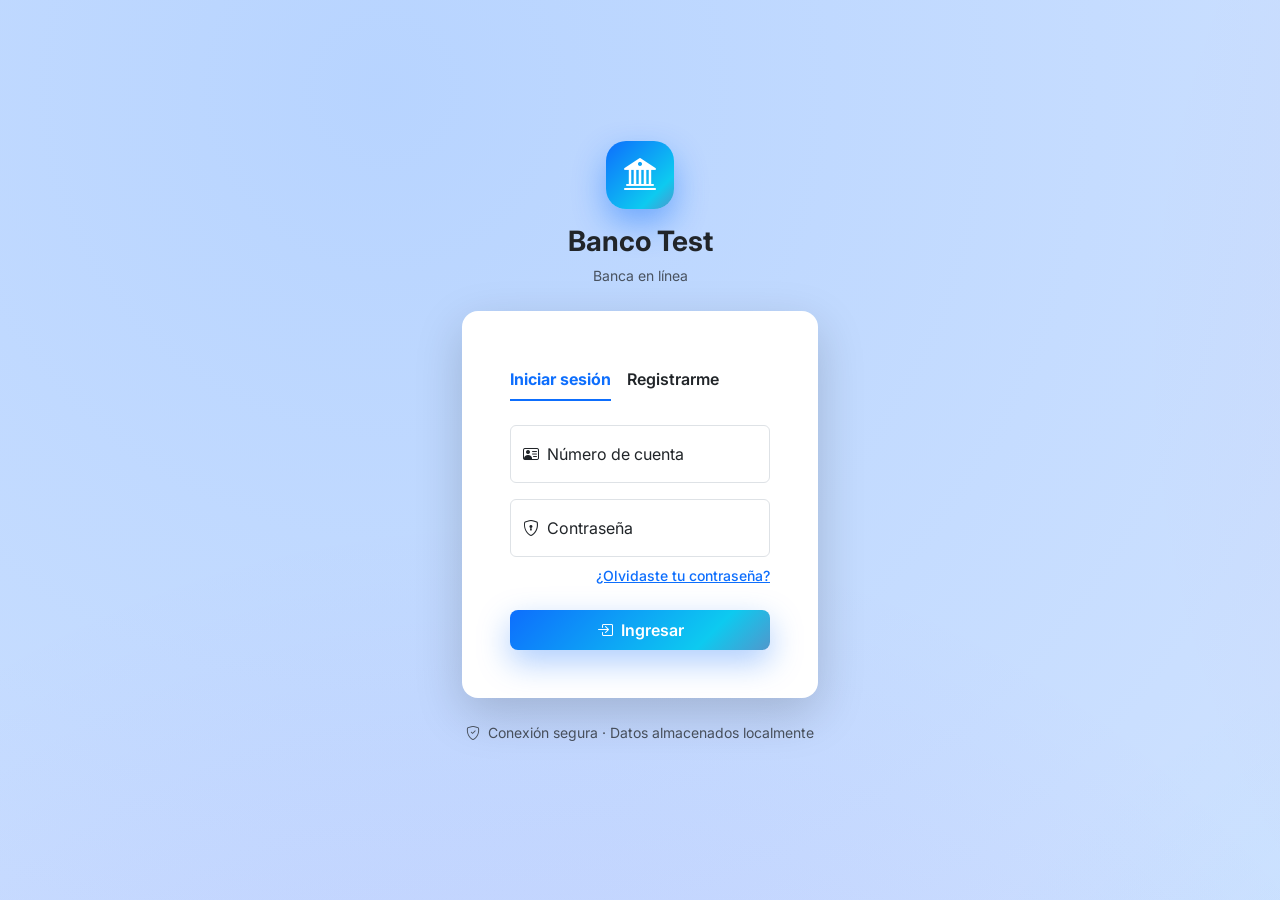
==== index.html @ 72c73fb7 "avance 1" ====
<!DOCTYPE html>
<html lang="es" data-bs-theme="light">
<head>
  <meta charset="UTF-8">
  <meta name="viewport" content="width=device-width, initial-scale=1.0">
  <title>Banco Test | Iniciar sesión</title>
  <link href="https://cdn.jsdelivr.net/npm/bootstrap@5.3.3/dist/css/bootstrap.min.css" rel="stylesheet">
  <link href="https://cdn.jsdelivr.net/npm/bootstrap-icons@1.11.3/font/bootstrap-icons.min.css" rel="stylesheet">
  <link href="https://fonts.googleapis.com/css2?family=Inter:wght@400;500;600;700;800&display=swap" rel="stylesheet">
  <link rel="stylesheet" href="style.css">
</head>
<body class="bg-primary-subtle d-flex align-items-center" style="min-height: 100vh;">
  <main class="container py-5">
    <div class="row justify-content-center">
      <div class="col-11 col-sm-9 col-md-7 col-lg-5 col-xl-4">

        <div class="animate-in text-center mb-4">
          <span class="brand-badge d-inline-flex align-items-center justify-content-center mb-3">
            <i class="bi bi-bank2 fs-2"></i>
          </span>
          <h1 class="h3 fw-bold mb-1 text-body">Banco Test</h1>
          <p class="text-body-secondary mb-0"><small>Banca en línea</small></p>
        </div>

        <div class="animate-in d1 card shadow-lg border-0 rounded-4">
          <div class="card-body p-4 p-sm-5">

            <ul class="nav nav-underline mb-4" role="tablist">
              <li class="nav-item">
                <button class="nav-link active" id="tab-login" data-bs-toggle="tab" data-bs-target="#pane-login" type="button" role="tab">
                  Iniciar sesión
                </button>
              </li>
              <li class="nav-item">
                <button class="nav-link" id="tab-register" data-bs-toggle="tab" data-bs-target="#pane-register" type="button" role="tab">
                  Registrarme
                </button>
              </li>
            </ul>

            <div class="tab-content">
              <!-- LOGIN -->
              <div class="tab-pane fade show active" id="pane-login" role="tabpanel" aria-labelledby="tab-login">
                <form id="loginForm" class="needs-validation" novalidate>
                  <div class="form-floating mb-3">
                    <input type="text" class="form-control" id="accountNumber" placeholder=" " required autocomplete="username">
                    <label for="accountNumber"><i class="bi bi-person-vcard me-1"></i> Número de cuenta</label>
                    <div class="invalid-feedback">Ingresa tu número de cuenta.</div>
                  </div>

                  <div class="form-floating mb-2">
                    <input type="password" class="form-control" id="password" placeholder=" " required autocomplete="current-password">
                    <label for="password"><i class="bi bi-shield-lock me-1"></i> Contraseña</label>
                    <div class="invalid-feedback">Ingresa tu contraseña.</div>
                  </div>

                  <div class="d-flex justify-content-end mb-4">
                    <a href="#" class="link-primary small fw-medium" data-bs-toggle="modal" data-bs-target="#helpModal">¿Olvidaste tu contraseña?</a>
                  </div>

                  <button type="submit" class="btn btn-primary w-100 py-2 fw-semibold rounded-3">
                    <i class="bi bi-box-arrow-in-right me-1"></i> Ingresar
                  </button>
                </form>
              </div>

              <!-- REGISTER -->
              <div class="tab-pane fade" id="pane-register" role="tabpanel" aria-labelledby="tab-register">
                <form id="registerForm" class="needs-validation" novalidate>
                  <div class="row g-3">
                    <div class="col-6">
                      <div class="form-floating">
                        <input type="text" class="form-control" id="regFirstName" placeholder=" " required>
                        <label for="regFirstName">Nombre</label>
                        <div class="invalid-feedback">Requerido.</div>
                      </div>
                    </div>
                    <div class="col-6">
                      <div class="form-floating">
                        <input type="text" class="form-control" id="regLastName" placeholder=" " required>
                        <label for="regLastName">Apellido</label>
                        <div class="invalid-feedback">Requerido.</div>
                      </div>
                    </div>
                    <div class="col-12">
                      <div class="form-floating">
                        <input type="email" class="form-control" id="regEmail" placeholder=" " required>
                        <label for="regEmail"><i class="bi bi-envelope me-1"></i> Correo electrónico</label>
                        <div class="invalid-feedback">Ingresa un correo válido.</div>
                      </div>
                    </div>
                    <div class="col-12">
                      <div class="form-floating">
                        <input type="tel" class="form-control" id="regPhone" placeholder=" " required>
                        <label for="regPhone"><i class="bi bi-telephone me-1"></i> Teléfono</label>
                        <div class="invalid-feedback">Ingresa tu teléfono.</div>
                      </div>
                    </div>
                    <div class="col-12">
                      <div class="form-floating">
                        <input type="text" class="form-control" id="regCountry" placeholder=" " required>
                        <label for="regCountry"><i class="bi bi-globe-americas me-1"></i> País</label>
                        <div class="invalid-feedback">Ingresa tu país.</div>
                      </div>
                    </div>
                    <div class="col-12">
                      <div class="form-floating">
                        <input type="password" class="form-control" id="regPassword" placeholder=" " required minlength="6">
                        <label for="regPassword"><i class="bi bi-shield-lock me-1"></i> Crear contraseña</label>
                        <div class="invalid-feedback">Mínimo 6 caracteres.</div>
                      </div>
                    </div>
                  </div>
                  <button type="submit" class="btn btn-success w-100 py-2 fw-semibold rounded-3 mt-3">
                    <i class="bi bi-person-plus me-1"></i> Crear cuenta
                  </button>
                </form>
              </div>
            </div>
          </div>
        </div>

        <p class="text-center text-body-secondary mt-4 small">
          <i class="bi bi-shield-check me-1"></i> Conexión segura · Datos almacenados localmente
        </p>
      </div>
    </div>
  </main>

  <!-- Help modal -->
  <div class="modal fade" id="helpModal" tabindex="-1" aria-hidden="true">
    <div class="modal-dialog modal-dialog-centered">
      <div class="modal-content">
        <div class="modal-header">
          <h5 class="modal-title"><i class="bi bi-key me-2 text-primary"></i>Recuperar contraseña</h5>
          <button type="button" class="btn-close" data-bs-dismiss="modal" aria-label="Cerrar"></button>
        </div>
        <div class="modal-body">
          <div class="alert alert-info d-flex align-items-center mb-3">
            <i class="bi bi-info-circle-fill me-2 fs-5"></i>
            <div>
              Usa una <strong>cuenta demo</strong> (frase = contraseña):<br>
              <code>10001</code>/<code>20001</code> · <code>secret1</code> (Juan)<br>
              <code>10002</code>/<code>20002</code> · <code>secret2</code> (María)<br>
              <code>10003</code>/<code>20003</code> · <code>secret3</code> (Carlos)
            </div>
          </div>
          <form class="needs-validation" id="recoverForm" novalidate>
            <div class="form-floating">
              <input type="text" class="form-control" id="recoverAccount" placeholder=" " required>
              <label for="recoverAccount">Número de cuenta</label>
              <div class="invalid-feedback">Ingresa tu número de cuenta.</div>
            </div>
          </form>
        </div>
        <div class="modal-footer">
          <button type="button" class="btn btn-light" data-bs-dismiss="modal">Cancelar</button>
          <button type="button" class="btn btn-primary" id="recoverBtn">Recuperar</button>
        </div>
      </div>
    </div>
  </div>

  <div class="toast-container position-fixed bottom-0 end-0 p-3"></div>

  <script src="https://cdn.jsdelivr.net/npm/bootstrap@5.3.3/dist/js/bootstrap.bundle.min.js"></script>
  <script src="app.js"></script>
  <script>
    seedData();

    const loginForm = document.getElementById('loginForm');
    loginForm.addEventListener('submit', (e) => {
      e.preventDefault();
      if (!loginForm.checkValidity()) {
        loginForm.classList.add('was-validated');
        return;
      }
      const account = document.getElementById('accountNumber').value.trim();
      const password = document.getElementById('password').value;
      const result = login(account, password);
      if (result.ok) {
        window.location.href = 'dashboard.html';
      } else {
        document.getElementById('password').value = '';
        showToast(result.message, 'danger');
      }
    });

    const registerForm = document.getElementById('registerForm');
    registerForm.addEventListener('submit', (e) => {
      e.preventDefault();
      if (!registerForm.checkValidity()) {
        registerForm.classList.add('was-validated');
        return;
      }
      const result = registerClient({
        firstName: document.getElementById('regFirstName').value.trim(),
        lastName: document.getElementById('regLastName').value.trim(),
        email: document.getElementById('regEmail').value.trim(),
        phone: document.getElementById('regPhone').value.trim(),
        country: document.getElementById('regCountry').value.trim(),
      }, document.getElementById('regPassword').value);
      if (result.ok) {
        showToast(`Cuenta creada: <strong>${result.account}</strong>. Ya puedes iniciar sesión.`, 'success');
        registerForm.reset();
        registerForm.classList.remove('was-validated');
        const tab = new bootstrap.Tab(document.getElementById('tab-login'));
        tab.show();
      } else {
        showToast(result.message, 'danger');
      }
    });

    document.getElementById('recoverBtn').addEventListener('click', (e) => {
      e.preventDefault();
      const account = document.getElementById('recoverAccount').value.trim();
      const user = getClientByAccount(account);
      if (user) {
        showToast(`Tu contraseña es <strong>${user.password}</strong>.`, 'success');
        bootstrap.Modal.getOrCreateInstance(document.getElementById('helpModal')).hide();
        document.getElementById('recoverForm').reset();
        document.getElementById('recoverForm').classList.remove('was-validated');
      } else {
        showToast('No existe una cuenta con ese número.', 'danger');
      }
    });
  </script>
</body>
</html>
---- style.css ----
:root {
  --bs-body-font-family: 'Inter', system-ui, -apple-system, "Segoe UI", Roboto, sans-serif;
  --grad-brand: linear-gradient(135deg, #0d6efd 0%, #6610f2 100%);
  --grad-brand-animated: linear-gradient(-45deg, #0d6efd, #6610f2, #d63384, #0dcaf0, #0d6efd);
  --shadow-sm: 0 2px 8px rgba(15, 23, 42, 0.06);
  --shadow-md: 0 8px 24px rgba(15, 23, 42, 0.12);
  --shadow-lg: 0 16px 48px rgba(15, 23, 42, 0.18);
  --shadow-brand: 0 12px 32px rgba(13, 110, 253, 0.35);
}

body[data-bs-theme='light'] {
  background-color: #eef2fa;
}

body[data-bs-theme='dark'] {
  background-color: #0d1117;
}

/* ---- Animated ambient background ---- */
body {
  min-height: 100vh;
  background-image: radial-gradient(circle at 15% 5%, rgba(13, 110, 253, 0.12), transparent 45%),
    radial-gradient(circle at 85% 20%, rgba(214, 51, 132, 0.10), transparent 40%),
    radial-gradient(circle at 70% 90%, rgba(13, 202, 240, 0.10), transparent 45%),
    radial-gradient(circle at 20% 85%, rgba(102, 16, 242, 0.10), transparent 40%);
  background-size: 200% 200%;
  animation: bg-drift 22s ease-in-out infinite;
  background-attachment: fixed;
}

@keyframes bg-drift {
  0%, 100% { background-position: 0% 0%; }
  33% { background-position: 60% 40%; }
  66% { background-position: 30% 70%; }
}

/* ---- Entrance animations ---- */
@keyframes fadeInUp {
  from { opacity: 0; transform: translateY(24px); }
  to { opacity: 1; transform: translateY(0); }
}

@keyframes fadeIn {
  from { opacity: 0; }
  to { opacity: 1; }
}

@keyframes popIn {
  0% { opacity: 0; transform: scale(0.92); }
  60% { transform: scale(1.02); }
  100% { opacity: 1; transform: scale(1); }
}

@keyframes gradient-shift {
  0%, 100% { background-position: 0% 50%; }
  50% { background-position: 100% 50%; }
}

@keyframes float-slow {
  0%, 100% { transform: translateY(0); }
  50% { transform: translateY(-10px); }
}

@keyframes pulse-glow {
  0%, 100% { box-shadow: 0 0 0 0 rgba(13, 110, 253, 0.45); }
  50% { box-shadow: 0 0 0 10px rgba(13, 110, 253, 0); }
}

.animate-in {
  opacity: 0;
  animation: fadeInUp 0.6s cubic-bezier(0.22, 1, 0.36, 1) forwards;
}

.animate-in.d1 { animation-delay: 0.08s; }
.animate-in.d2 { animation-delay: 0.16s; }
.animate-in.d3 { animation-delay: 0.24s; }
.animate-in.d4 { animation-delay: 0.32s; }

/* ---- Brand badge / logo ---- */
.brand-badge {
  width: 68px;
  height: 68px;
  border-radius: 20px;
  color: #fff;
  background: var(--grad-brand-animated);
  background-size: 300% 300%;
  animation: gradient-shift 8s ease infinite, float-slow 6s ease-in-out infinite;
  box-shadow: 0 14px 32px rgba(13, 110, 253, 0.45);
}

/* ---- Buttons ---- */
.btn {
  transition: transform 0.2s cubic-bezier(0.22, 1, 0.36, 1), box-shadow 0.2s ease, filter 0.2s ease;
}

.btn:hover {
  transform: translateY(-2px);
}

.btn:active {
  transform: translateY(0) scale(0.97);
}

.btn-primary {
  background-image: var(--grad-brand-animated);
  background-size: 300% 300%;
  animation: gradient-shift 8s ease infinite;
  border: none;
  box-shadow: var(--shadow-brand);
}

.btn-primary:hover {
  background-image: var(--grad-brand-animated);
  background-size: 300% 300%;
  filter: brightness(1.1);
  box-shadow: 0 16px 40px rgba(13, 110, 253, 0.5);
}

.btn-light {
  background-color: rgba(255, 255, 255, 0.6);
  backdrop-filter: blur(6px);
}

.btn-outline-primary {
  border-width: 2px;
}

.btn-outline-primary:hover {
  background-image: var(--grad-brand);
  box-shadow: var(--shadow-brand);
}

body[data-bs-theme='dark'] .btn-light {
  background-color: rgba(33, 37, 41, 0.6);
}

/* ---- Cards ---- */
.card {
  border-radius: 1rem;
  transition: transform 0.28s cubic-bezier(0.22, 1, 0.36, 1), box-shadow 0.28s ease;
  box-shadow: var(--shadow-sm);
}

.card:hover {
  transform: translateY(-4px);
  box-shadow: var(--shadow-md);
}

/* ---- Main (principal) bank card ---- */
.balance-hero {
  background: var(--grad-brand-animated);
  background-size: 300% 300%;
  animation: gradient-shift 10s ease infinite;
  box-shadow: 0 20px 50px rgba(13, 110, 253, 0.45);
}

.balance-hero:hover {
  box-shadow: 0 26px 60px rgba(102, 16, 242, 0.52);
}

.balance-hero-amount {
  font-size: clamp(1.7rem, 1.2rem + 1.4vw, 2.3rem);
}
/* ---- Chart ---- */
.detail-exec {
  padding: 0;
}

.detail-top {
  display: flex;
  gap: 0.75rem;
  align-items: stretch;
}

.detail-side {
  flex: 1;
  min-width: 0;
  border: 1px solid var(--bs-primary-border-subtle);
  border-radius: 10px;
  padding: 0.6rem 0.8rem;
  background: linear-gradient(135deg, rgba(13, 110, 253, 0.14), rgba(102, 16, 242, 0.16));
  display: flex;
  flex-direction: column;
  justify-content: center;
}

.detail-side-label {
  font-size: 0.6rem;
  font-weight: 700;
  text-transform: uppercase;
  letter-spacing: 0.08em;
  color: var(--bs-primary);
}

.detail-side-amount {
  font-size: 1.25rem;
  font-weight: 800;
  letter-spacing: -0.02em;
  word-break: break-word;
}

.detail-side-badges {
  display: flex;
  flex-wrap: wrap;
  gap: 0.3rem;
  margin-top: 0.45rem;
}

.d-badge {
  display: inline-flex;
  align-items: center;
  gap: 0.28rem;
  font-size: 0.6rem;
  font-weight: 700;
  padding: 0.22rem 0.55rem;
  border-radius: 2rem;
  white-space: nowrap;
  color: #fff;
}

.d-badge i {
  font-size: 0.7rem;
}

.d-badge-secondary {
  background: linear-gradient(135deg, #0d6efd, #6610f2);
}

.d-badge-success {
  background: #198754;
}

.d-badge-danger {
  background: #dc3545;
}

.d-badge-warning {
  background: #ffc107;
  color: #7a4f01;
}

.bank-card.bank-card-sm {
  width: 184px;
  border-radius: 10px;
  padding: 0.55rem 0.65rem;
  box-shadow: 0 6px 14px rgba(20, 40, 80, 0.35);
}

.bank-card.bank-card-sm .bank-brand {
  font-size: 0.6rem;
}

.bank-card.bank-card-sm .bank-brand i {
  font-size: 0.66rem;
}

.bank-card.bank-card-sm .chip {
  width: 26px;
  height: 20px;
  border-radius: 4px;
}

.bank-card.bank-card-sm .contactless {
  font-size: 0.9rem;
}

.bank-card.bank-card-sm .bank-number {
  font-size: 0.7rem;
}

.bank-card.bank-card-sm .bank-owner {
  font-size: 0.55rem;
}

.bank-card.bank-card-sm .bank-label {
  font-size: 0.48rem;
}

.bank-card.bank-card-sm .badge {
  font-size: 0.46rem;
  background: rgba(255, 193, 7, 0.25);
  border-color: rgba(255, 193, 7, 0.45);
  padding: 0.15rem 0.35rem;
}

.bank-card.bank-card-sm .bank-eye {
  width: 20px;
  height: 20px;
  display: inline-flex;
  align-items: center;
  justify-content: center;
  border-radius: 50%;
  border: 1px solid rgba(255, 255, 255, 0.4);
  background: rgba(255, 255, 255, 0.14);
  color: #fff;
  font-size: 0.68rem;
  padding: 0;
  transition: background 0.2s ease;
}

.bank-card.bank-card-sm .bank-eye:hover {
  background: rgba(255, 255, 255, 0.3);
}

.bank-card.bank-card-sm .bank-eye.active {
  background: rgba(255, 255, 255, 0.4);
}

.bank-card.bank-card-sm .bank-number {
  letter-spacing: 0.06em;
  min-height: 0.9em;
}

.dex-grid {
  display: grid;
  grid-template-columns: repeat(2, 1fr);
  gap: 0.35rem;
}

.dex-grid.single {
  grid-template-columns: 1fr;
}

.dex-item {
  border: 1px solid var(--bs-border-color);
  border-radius: 0.45rem;
  padding: 0.32rem 0.55rem;
  background: var(--bs-body-bg);
}

.dex-item small {
  display: block;
  font-size: 0.58rem;
  font-weight: 700;
  text-transform: uppercase;
  letter-spacing: 0.04em;
  color: var(--bs-secondary-color);
  margin-bottom: 0.05rem;
}

.dex-item strong {
  font-size: 0.78rem;
  word-break: break-word;
}

.dex-item .badge {
  vertical-align: middle;
}

.dex-section {
  margin-top: 0.6rem;
}

.dex-section-title {
  display: flex;
  align-items: center;
  gap: 0.4rem;
  font-size: 0.6rem;
  font-weight: 800;
  text-transform: uppercase;
  letter-spacing: 0.1em;
  color: var(--bs-primary);
  margin-bottom: 0.3rem;
}

.dex-section-title::before {
  content: '';
  width: 14px;
  height: 2px;
  border-radius: 2px;
  background: linear-gradient(90deg, #0d6efd, #6610f2);
}

.mono {
  font-family: ui-monospace, Menlo, Consolas, monospace;
}

.detail-table {
  font-size: 0.8rem;
}

.detail-table thead th {
  background: var(--bs-tertiary-bg);
  font-size: 0.66rem;
  font-weight: 700;
  text-transform: uppercase;
  letter-spacing: 0.04em;
  color: var(--bs-secondary-color);
  white-space: nowrap;
  padding: 0.5rem 0.6rem;
}

.detail-table tbody td {
  white-space: nowrap;
  padding: 0.5rem 0.6rem;
}

.history-table {
  flex: 1 1 auto;
  min-height: 0;
  overflow-y: auto;
}

.history-table .table {
  table-layout: fixed;
}

.history-table thead th {
  position: sticky;
  top: 0;
  z-index: 3;
  background: var(--bs-tertiary-bg);
  color: var(--bs-secondary-color);
  font-size: 0.7rem;
  font-weight: 700;
  text-transform: uppercase;
  letter-spacing: 0.05em;
  padding: 0.55rem 0.5rem;
  white-space: nowrap;
  border-color: var(--bs-border-color);
}

.history-table .table-bordered > :not(caption) > * {
  border-color: var(--bs-border-color);
}

.history-table tbody td {
  font-size: 0.82rem;
  padding: 0.45rem 0.5rem;
  border-color: var(--bs-border-color);
  white-space: nowrap;
}

.btn-detail {
  display: inline-flex;
  align-items: center;
  gap: 0.35rem;
  border: 1px solid var(--bs-primary-border-subtle);
  background: var(--bs-body-bg);
  color: var(--bs-primary);
  font-size: 0.7rem;
  font-weight: 700;
  text-transform: uppercase;
  letter-spacing: 0.06em;
  border-radius: 0.5rem;
  padding: 0.28rem 0.5rem;
  transition: background 0.2s ease, color 0.2s ease, box-shadow 0.2s ease, border-color 0.2s ease;
}

.btn-detail:hover {
  background: linear-gradient(135deg, #0d6efd, #6610f2);
  color: #fff;
  border-color: transparent;
  box-shadow: 0 4px 14px rgba(102, 16, 242, 0.35);
}

.history-table tbody tr {
  transition: background-color 0.15s ease;
}

.history-table tbody tr:hover {
  background-color: var(--bs-primary-bg-subtle);
}

.stat-chip {
  height: 100%;
  border: 1px solid var(--bs-border-color);
  border-radius: 0.75rem;
  padding: 0.55rem 0.75rem;
  background: var(--bs-tertiary-bg);
}

.chart-svg-wrap {
  height: 150px;
}

.chart-svg {
  width: 100%;
  height: 100%;
}

/* ---- Glow dot / avatar ---- */
#avatar {
  background: var(--grad-brand) !important;
  box-shadow: 0 0 0 3px rgba(13, 110, 253, 0.15);
  animation: pulse-glow 3s ease infinite;
}

/* ---- Navbar / topbar glass ---- */
.topbar nav {
  background-color: rgba(255, 255, 255, 0.72) !important;
  backdrop-filter: blur(14px) saturate(160%);
  -webkit-backdrop-filter: blur(14px) saturate(160%);
  border-bottom: 1px solid rgba(128, 128, 128, 0.15);
  box-shadow: 0 2px 12px rgba(15, 23, 42, 0.06);
  transition: box-shadow 0.3s ease;
}

body[data-bs-theme='dark'] .topbar nav {
  background-color: rgba(13, 17, 23, 0.75) !important;
}

.navbar-brand {
  transition: opacity 0.2s ease;
}

.navbar-brand:hover {
  opacity: 0.85;
}

/* ---- Gradient text ---- */
.grad-text {
  background: var(--grad-brand);
  -webkit-background-clip: text;
  background-clip: text;
  -webkit-text-fill-color: transparent;
  color: transparent;
}

/* ---- Table ---- */
.table thead th {
  text-transform: uppercase;
  font-size: 0.72rem;
  letter-spacing: 0.06em;
  font-weight: 700;
}

.table tbody tr {
  transition: transform 0.15s ease, background-color 0.15s ease;
}

.table tbody tr:hover {
  background-color: rgba(13, 110, 253, 0.05);
}

.table tbody tr td:first-child {
  border-top-left-radius: 0.5rem;
  border-bottom-left-radius: 0.5rem;
}

.table tbody tr td:last-child {
  border-top-right-radius: 0.5rem;
  border-bottom-right-radius: 0.5rem;
}

tbody tr {
  animation: fadeIn 0.4s ease backwards;
}

tbody tr:nth-child(4) { animation-delay: 0.05s; }
tbody tr:nth-child(5) { animation-delay: 0.1s; }
tbody tr:nth-child(6) { animation-delay: 0.15s; }
tbody tr:nth-child(7) { animation-delay: 0.2s; }
tbody tr:nth-child(8) { animation-delay: 0.25s; }
tbody tr:nth-child(9) { animation-delay: 0.3s; }
tbody tr:nth-child(10) { animation-delay: 0.35s; }
tbody tr:nth-child(n+11) { animation-delay: 0.4s; }

/* ---- Stat icons ---- */
.card .rounded-3.p-3 {
  transition: transform 0.25s ease;
}

.card:hover .rounded-3.p-3 {
  transform: scale(1.1) rotate(-4deg);
}

/* ---- Modal ---- */
.modal-content {
  border: 0;
  box-shadow: var(--shadow-lg);
  animation: popIn 0.25s ease;
}

.modal-backdrop.show {
  backdrop-filter: blur(4px);
  background-color: rgba(9, 12, 18, 0.55);
}

/* ---- Toast ---- */
.toast {
  border: 0;
  box-shadow: var(--shadow-md);
  animation: fadeInUp 0.35s ease;
}

/* ---- Dropdown ---- */
.dropdown-menu {
  border: 1px solid rgba(128, 128, 128, 0.15);
  box-shadow: var(--shadow-md);
  animation: popIn 0.18s ease;
}

/* ---- Navbar user profile box ---- */
.profile-box {
  background: linear-gradient(135deg, rgba(13, 110, 253, 0.08), rgba(102, 16, 242, 0.08));
  border: 1px solid rgba(128, 128, 128, 0.14);
}

/* ---- Navbar menu (mobile collapse) ---- */
#menuCollapse .btn {
  border-radius: 0.75rem;
  padding: 0.55rem 0.9rem;
  font-weight: 500;
}

@media (max-width: 991.98px) {
  #menuCollapse {
    background-color: rgba(255, 255, 255, 0.85);
    backdrop-filter: blur(18px);
    -webkit-backdrop-filter: blur(18px);
    border-radius: 1rem;
    padding: 0.75rem;
    margin-top: 0.5rem;
    box-shadow: var(--shadow-md);
    border: 1px solid rgba(128, 128, 128, 0.18);
  }
  body[data-bs-theme='dark'] #menuCollapse {
    background-color: rgba(13, 17, 23, 0.92);
  }
}

/* ---- Filter buttons active ---- */
.btn-group .btn-outline-primary.active {
  background-image: var(--grad-brand);
  box-shadow: var(--shadow-brand);
}

/* ---- Accounts horizontal scroll ---- */
.accounts-scroll {
  display: flex;
  align-items: flex-start;
  gap: 1rem;
  overflow-x: auto;
  padding: 0.25rem 0.25rem 0.85rem;
  scroll-behavior: smooth;
  scroll-snap-type: x mandatory;
  -webkit-overflow-scrolling: touch;
}

.accounts-scroll::-webkit-scrollbar {
  height: 8px;
}

.accounts-scroll::-webkit-scrollbar-thumb {
  background: linear-gradient(90deg, #0d6efd, #6610f2);
  border-radius: 6px;
  border: 2px solid transparent;
  background-clip: padding-box;
}

.accounts-scroll::-webkit-scrollbar-track {
  background: transparent;
}

.account-slide {
  flex: 0 0 auto;
  width: 360px;
  scroll-snap-align: start;
}

/* ---- Bank card ---- */
.bank-card {
  position: relative;
  overflow: hidden;
  width: 100%;
  aspect-ratio: 1.586;
  border-radius: 18px;
  padding: 1.05rem 1.25rem;
  color: #fff;
  display: flex;
  flex-direction: column;
  justify-content: space-between;
  background: linear-gradient(135deg, #1e3c72 0%, #2a5298 55%, #4a4ad6 100%);
  box-shadow: 0 14px 32px rgba(20, 40, 80, 0.42);
  transition: transform 0.28s cubic-bezier(0.22, 1, 0.36, 1), box-shadow 0.28s ease;
}

.bank-card::before {
  content: '';
  position: absolute;
  inset: 0;
  background: radial-gradient(circle at 88% -10%, rgba(255, 255, 255, 0.28), transparent 55%);
  pointer-events: none;
}

.bank-card::after {
  content: '';
  position: absolute;
  top: -60%;
  right: -25%;
  width: 55%;
  height: 230%;
  background: linear-gradient(135deg, transparent, rgba(255, 255, 255, 0.2), transparent);
  transform: rotate(12deg);
  transition: transform 0.6s ease;
}

.bank-card:hover {
  transform: translateY(-3px);
  box-shadow: 0 20px 44px rgba(20, 40, 80, 0.5);
}

.bank-card:hover::after {
  transform: rotate(12deg) translateX(45%);
}

.bank-card.main-account {
  box-shadow: 0 0 0 2px rgba(255, 193, 7, 0.75), 0 14px 32px rgba(20, 40, 80, 0.42);
}

.account-slide:nth-child(even) .bank-card {
  background: linear-gradient(135deg, #0d6efd 0%, #6610f2 100%);
}

.bank-brand {
  display: inline-flex;
  align-items: center;
  gap: 0.45rem;
  font-weight: 700;
  font-size: 0.95rem;
  letter-spacing: 0.02em;
}

.bank-brand i {
  font-size: 1.1rem;
}

.chip {
  width: 46px;
  height: 34px;
  border-radius: 7px;
  background: linear-gradient(135deg, #f2cf66, #d9af3b);
  box-shadow: inset 0 0 0 1.5px rgba(0, 0, 0, 0.18), 0 1px 4px rgba(0, 0, 0, 0.25);
  position: relative;
  flex: 0 0 auto;
}

.chip::before {
  content: '';
  position: absolute;
  inset: 0;
  border-radius: 7px;
  background:
    linear-gradient(90deg, transparent 45%, rgba(0, 0, 0, 0.2) 49%, transparent 55%),
    linear-gradient(0deg, transparent 38%, rgba(0, 0, 0, 0.2) 46%, transparent 56%);
}

.contactless {
  transform: rotate(90deg);
  font-size: 1.4rem;
  color: rgba(255, 255, 255, 0.9);
}

.bank-number {
  font-family: 'Courier New', ui-monospace, monospace;
  font-size: 1.1rem;
  font-weight: 600;
  letter-spacing: 0.08em;
}

.bank-label {
  font-size: 0.62rem;
  letter-spacing: 0.08em;
}

.bank-owner {
  font-size: 0.9rem;
}

.bank-card .badge {
  background: rgba(255, 255, 255, 0.2);
  border: 1px solid rgba(255, 255, 255, 0.3);
}

.bank-card-footer {
  padding: 0.5rem 0.15rem 0;
}

/* ---- Scrollbar ---- */
::-webkit-scrollbar {
  width: 10px;
  height: 10px;
}

::-webkit-scrollbar-track {
  background: transparent;
}

::-webkit-scrollbar-thumb {
  background: linear-gradient(180deg, #0d6efd, #6610f2);
  border-radius: 6px;
  border: 2px solid transparent;
  background-clip: padding-box;
}

/* ---- Nav pills / tabs ---- */
.nav-underline .nav-link {
  font-weight: 600;
  color: var(--bs-body-color);
}

.nav-underline .nav-link.active {
  color: #0d6efd;
}

/* ---- Mobile nav backdrop blur ---- */
.topbar.sticky-top {
  z-index: 1030;
}

.ls-tight {
  letter-spacing: -0.03em;
}
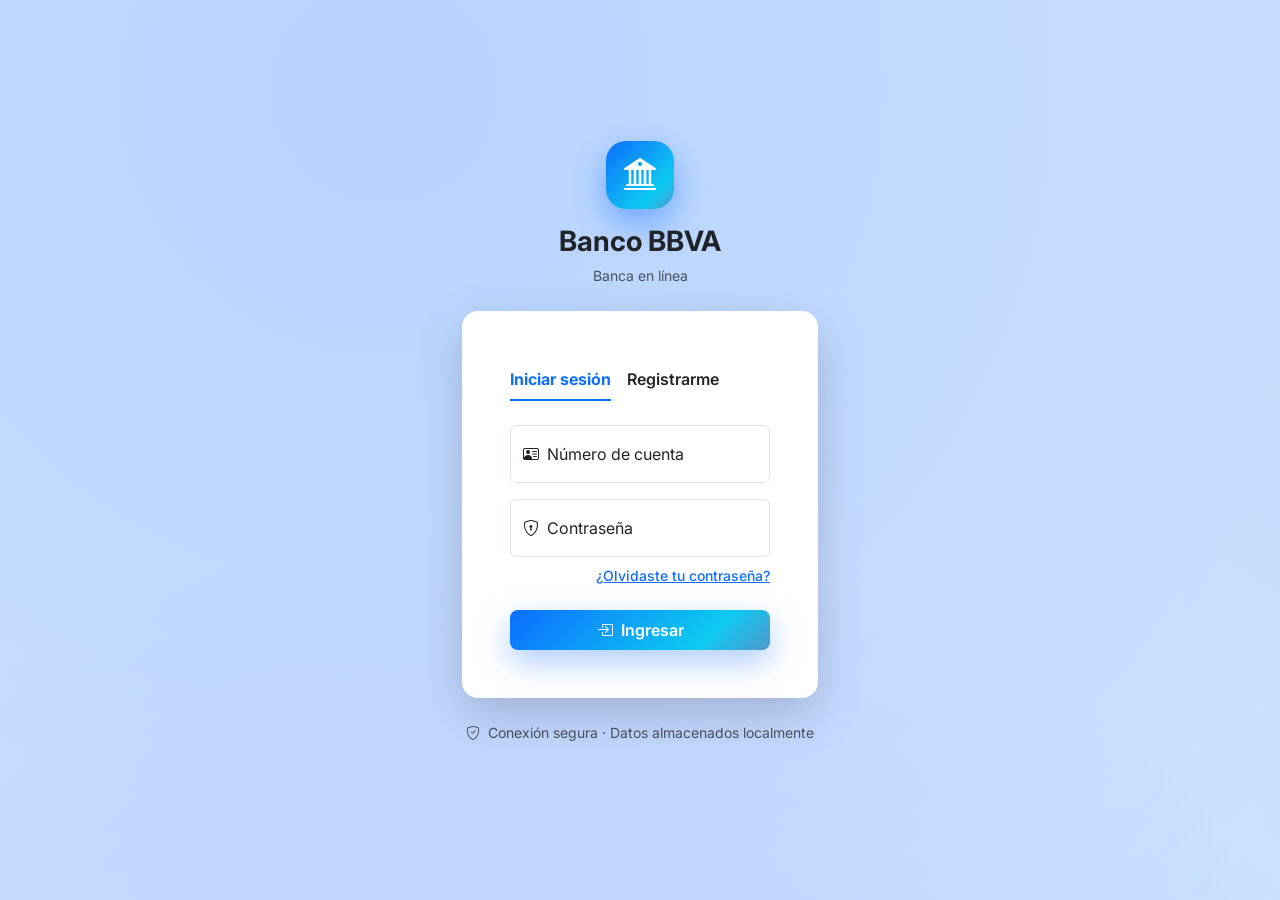
==== commit 88d687be: "v2" ====
--- a/index.html
+++ b/index.html
@@ -3,7 +3,7 @@
 <head>
   <meta charset="UTF-8">
   <meta name="viewport" content="width=device-width, initial-scale=1.0">
-  <title>Banco Test | Iniciar sesión</title>
+  <title>Banco BBVA | Iniciar sesión</title>
   <link href="https://cdn.jsdelivr.net/npm/bootstrap@5.3.3/dist/css/bootstrap.min.css" rel="stylesheet">
   <link href="https://cdn.jsdelivr.net/npm/bootstrap-icons@1.11.3/font/bootstrap-icons.min.css" rel="stylesheet">
   <link href="https://fonts.googleapis.com/css2?family=Inter:wght@400;500;600;700;800&display=swap" rel="stylesheet">
@@ -18,7 +18,7 @@
           <span class="brand-badge d-inline-flex align-items-center justify-content-center mb-3">
             <i class="bi bi-bank2 fs-2"></i>
           </span>
-          <h1 class="h3 fw-bold mb-1 text-body">Banco Test</h1>
+          <h1 class="h3 fw-bold mb-1 text-body">Banco BBVA</h1>
           <p class="text-body-secondary mb-0"><small>Banca en línea</small></p>
         </div>
 
--- a/style.css
+++ b/style.css
@@ -146,6 +146,53 @@
   box-shadow: var(--shadow-md);
 }
 
+.client-name-card .badge {
+  font-size: 0.78rem;
+  font-weight: 600;
+  padding: 0.45rem 0.85rem;
+}
+
+.client-name-card .badge i {
+  font-size: 0.85rem;
+}
+
+.client-name-card .d-flex.flex-wrap {
+  gap: 0.4rem;
+}
+
+.client-name-card .fotocheck {
+  width: 56px;
+  height: 64px;
+  background: linear-gradient(135deg, rgba(13, 110, 253, 0.06), rgba(102, 16, 242, 0.06));
+  border: 1.5px dashed var(--bs-primary);
+  border-radius: 8px;
+  font-size: 0.5rem;
+  color: var(--bs-primary);
+  line-height: 1.1;
+  padding: 0.3rem;
+}
+
+.client-name-card .fotocheck i {
+  font-size: 1.1rem;
+}
+
+.client-name-card .fotocheck-lg {
+  width: 170px;
+  background: linear-gradient(135deg, rgba(13, 110, 253, 0.08), rgba(102, 16, 242, 0.1));
+  border-right: 1.5px dashed var(--bs-primary);
+  font-size: 0.65rem;
+  color: var(--bs-primary);
+  line-height: 1.1;
+  padding: 0.5rem;
+  border-top-left-radius: 0.9rem;
+  border-bottom-left-radius: 0.9rem;
+}
+
+.client-name-card .fotocheck-lg i {
+  font-size: 2.6rem;
+  margin-bottom: 0.3rem;
+}
+
 /* ---- Main (principal) bank card ---- */
 .balance-hero {
   background: var(--grad-brand-animated);
@@ -237,6 +284,11 @@
 .d-badge-warning {
   background: #ffc107;
   color: #7a4f01;
+}
+
+.d-badge-info {
+  background: #0dcaf0;
+  color: #000;
 }
 
 .bank-card.bank-card-sm {
